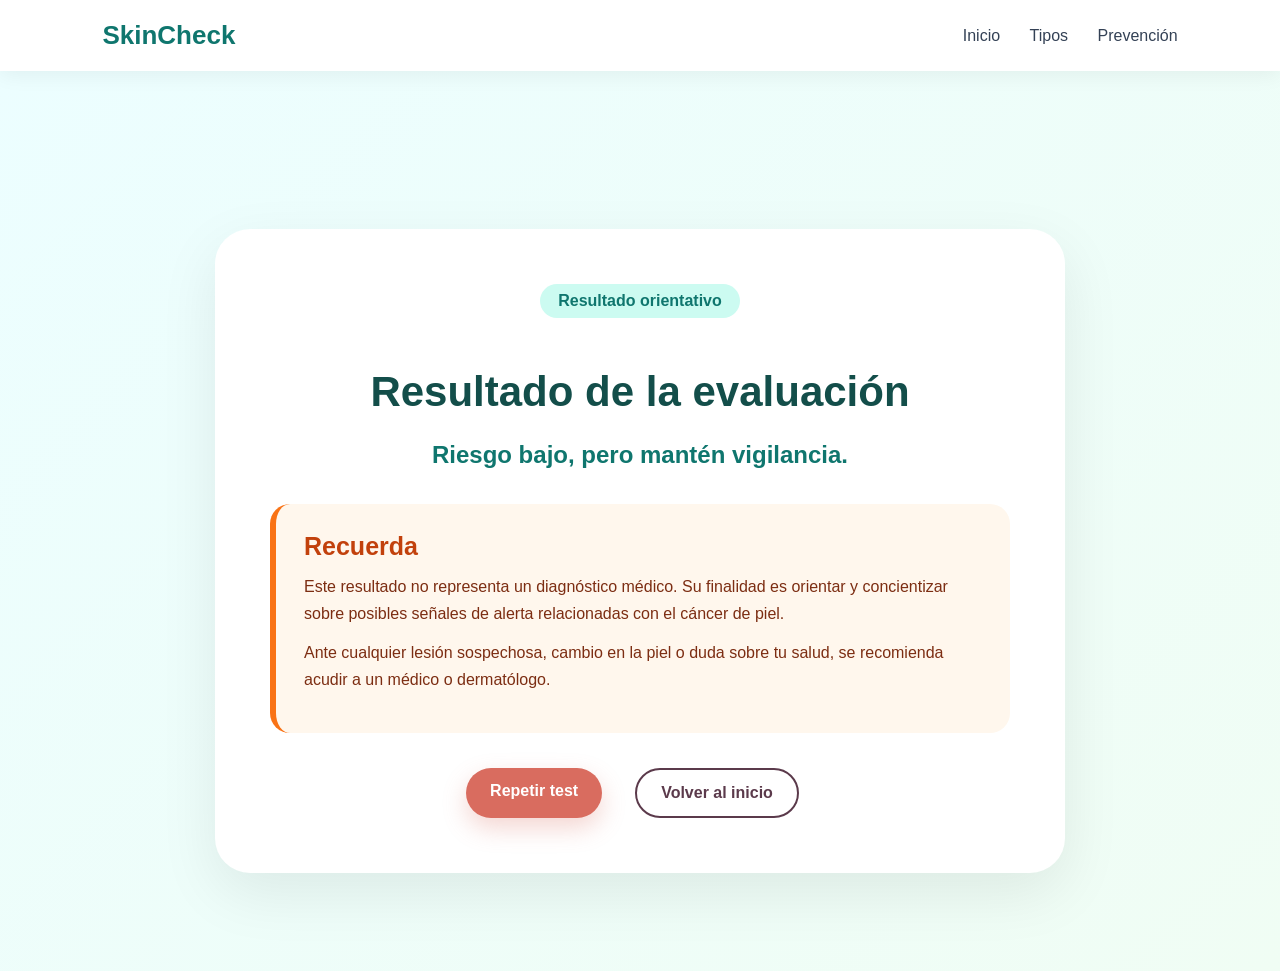
==== resultado.html @ 2739abb2 "Codigo_Proyecto17-09" ====
<!DOCTYPE html>
<html lang="es">
<head>
    <meta charset="UTF-8">
    <title>Resultado | SkinCheck</title>
    <link rel="stylesheet" href="estilos.css">
</head>

<body>

<header class="header">
    <div class="logo">SkinCheck</div>

    <nav>
        <a href="index.html">Inicio</a>
        <a href="index.html#tipos">Tipos</a>
        <a href="index.html#prevencion">Prevención</a>
    </nav>
</header>

<section class="resultado-section">
    <div class="resultado-card">

        <span class="paso">Resultado orientativo</span>

        <h1>Resultado de la evaluación</h1>

        <p id="resultadoTexto" class="resultado-texto"></p>

        <div class="resultado-info">
            <h3>Recuerda</h3>
            <p>
                Este resultado no representa un diagnóstico médico. Su finalidad es
                orientar y concientizar sobre posibles señales de alerta relacionadas
                con el cáncer de piel.
            </p>
            <p>
                Ante cualquier lesión sospechosa, cambio en la piel o duda sobre tu
                salud, se recomienda acudir a un médico o dermatólogo.
            </p>
        </div>

        <div class="resultado-botones">
            <a href="preguntas.html" class="btn-principal">Repetir test</a>
            <a href="index.html" class="btn-secundario">Volver al inicio</a>
        </div>

    </div>
</section>

<script src="script.js"></script>

</body>
</html>
---- estilos.css ----
* {
    margin: 0;
    padding: 0;
    box-sizing: border-box;
}

body {
    font-family: 'Segoe UI', Arial, sans-serif;
    background: #f4fbf9;
    color: #1f2933;
}

.header {
    width: 100%;
    padding: 20px 8%;
    display: flex;
    justify-content: space-between;
    align-items: center;
    background: white;
    box-shadow: 0 4px 20px rgba(0,0,0,0.06);
    position: sticky;
    top: 0;
    z-index: 10;
}

.logo {
    font-size: 26px;
    font-weight: bold;
    color: #0f766e;
}

nav a {
    margin-left: 25px;
    text-decoration: none;
    color: #334155;
    font-weight: 500;
}

.btn-nav {
    background: #0f766e;
    color: white !important;
    padding: 10px 18px;
    border-radius: 30px;
}

.hero {
    min-height: 85vh;
    padding: 80px 8%;
    display: grid;
    grid-template-columns: 1.2fr 0.8fr;
    align-items: center;
    gap: 50px;
    background: linear-gradient(135deg, #ecfeff, #f0fdf4);
}

.etiqueta {
    background: #ccfbf1;
    color: #0f766e;
    padding: 8px 16px;
    border-radius: 30px;
    font-weight: bold;
}

.hero h1 {
    font-size: 58px;
    line-height: 1.1;
    margin: 25px 0;
    color: #134e4a;
}

.hero {
    min-height: 85vh;
    padding: 80px 8%;
    display: grid;
    grid-template-columns: 1.2fr 0.8fr;
    align-items: center;
    gap: 50px;

    background:
        radial-gradient(circle at 85% 20%, rgba(230, 126, 95, 0.18), transparent 30%),
        radial-gradient(circle at 15% 80%, rgba(91, 58, 75, 0.10), transparent 30%),
        #fff8f3;
}

.etiqueta {
    display: inline-block;
    background: #f8d9cc;
    color: #a94f3e;
    padding: 9px 17px;
    border-radius: 30px;
    font-weight: bold;
}

.hero h1 {
    font-size: 58px;
    line-height: 1.1;
    margin: 25px 0;
    color: #3f2935;
}

.hero p {
    font-size: 19px;
    line-height: 1.7;
    color: #5f5a60;
    max-width: 650px;
}

.hero-buttons {
    margin-top: 35px;
}

.btn-principal,
.btn-secundario {
    display: inline-block;
    text-decoration: none;
    padding: 14px 24px;
    border-radius: 35px;
    font-weight: bold;
    margin-right: 15px;
    transition: 0.3s ease;
}

.btn-principal {
    background: #d96c5f;
    color: white;
    box-shadow: 0 10px 25px rgba(217, 108, 95, 0.28);
}

.btn-principal:hover {
    background: #c85c50;
    transform: translateY(-3px);
}

.btn-secundario {
    border: 2px solid #5b3a4b;
    color: #5b3a4b;
    background: transparent;
}

.btn-secundario:hover {
    background: #5b3a4b;
    color: white;
    transform: translateY(-3px);
}

.hero-card {
    background: #fffdfb;
    padding: 35px;
    border-radius: 35px;
    box-shadow: 0 25px 60px rgba(91, 58, 75, 0.14);
    transform: rotate(2deg);
    border: 1px solid #f0ddd4;
}

.hero-card h3 {
    font-size: 28px;
    color: #5b3a4b;
    margin-bottom: 15px;
}

.hero-card p {
    font-size: 17px;
    color: #5f5a60;
}

.mini-stats {
    display: flex;
    gap: 20px;
    margin-top: 30px;
}

.mini-stats div {
    background: #fff0e8;
    padding: 20px;
    border-radius: 20px;
    flex: 1;
    border: 1px solid #f5d8cc;
}

.mini-stats strong {
    display: block;
    font-size: 30px;
    color: #d96c5f;
}

.mini-stats span {
    font-size: 14px;
    color: #5f5a60;
}

.section {
    padding: 80px 8%;
    text-align: center;
}

.section h2 {
    font-size: 38px;
    color: #134e4a;
    margin-bottom: 20px;
}

.section-text {
    max-width: 850px;
    margin: 0 auto 45px;
    font-size: 18px;
    line-height: 1.7;
    color: #475569;
}

.cards {
    display: grid;
    grid-template-columns: repeat(3, 1fr);
    gap: 25px;
}

.card {
    background: white;
    padding: 30px;
    border-radius: 25px;
    box-shadow: 0 12px 30px rgba(0,0,0,0.07);
    transition: 0.3s;
}

.card:hover {
    transform: translateY(-8px);
}

.card h3 {
    color: #0f766e;
    margin-bottom: 15px;
    font-size: 23px;
}

.card p {
    color: #475569;
    line-height: 1.6;
}

.oscuro {
    background: #134e4a;
}

.oscuro h2 {
    color: white;
}

.tipo {
    background: #ecfeff;
}

.lista-prevencion {
    max-width: 800px;
    margin: auto;
    display: grid;
    grid-template-columns: repeat(2, 1fr);
    gap: 18px;
}

.lista-prevencion p {
    background: white;
    padding: 20px;
    border-radius: 18px;
    box-shadow: 0 8px 25px rgba(0,0,0,0.06);
    font-weight: 500;
}

.cta {
    margin: 50px 8%;
    padding: 70px 30px;
    text-align: center;
    background: linear-gradient(135deg, #0f766e, #14b8a6);
    color: white;
    border-radius: 35px;
}

.cta h2 {
    font-size: 40px;
    margin-bottom: 15px;
}

.cta p {
    margin-bottom: 30px;
    font-size: 18px;
}

.cta .btn-principal {
    background: white;
    color: #0f766e;
}

footer {
    text-align: center;
    padding: 25px;
    background: #0f172a;
    color: white;
}

/* Responsive */
@media (max-width: 900px) {
    .hero {
        grid-template-columns: 1fr;
        text-align: center;
    }

    .hero h1 {
        font-size: 42px;
    }

    .cards,
    .lista-prevencion {
        grid-template-columns: 1fr;
    }

    nav {
        display: none;
    }
    
}

.claro {
    color: #d1fae5;
}

.tipos-grid {
    align-items: stretch;
}

.tipo {
    text-align: left;
    position: relative;
    overflow: hidden;
}

.tipo ul {
    margin: 20px 0;
    padding-left: 20px;
}

.tipo li {
    margin-bottom: 10px;
    color: #334155;
    line-height: 1.5;
}

.tag {
    display: inline-block;
    background: #ccfbf1;
    color: #0f766e;
    padding: 7px 14px;
    border-radius: 30px;
    font-size: 13px;
    font-weight: bold;
    margin-bottom: 15px;
}

.tag.peligro {
    background: #fee2e2;
    color: #b91c1c;
}

.alerta {
    background: #f8fafc;
    border-left: 4px solid #0f766e;
    padding: 15px;
    border-radius: 12px;
    font-size: 15px;
}

.destacado {
    border: 2px solid #14b8a6;
}

.advertencia-medica {
    margin-top: 50px;
    background: #fff7ed;
    border-left: 6px solid #f97316;
    padding: 30px;
    border-radius: 20px;
    max-width: 950px;
    margin-left: auto;
    margin-right: auto;
    text-align: left;
    box-shadow: 0 10px 25px rgba(0,0,0,0.06);
}

.advertencia-medica h3 {
    color: #c2410c;
    margin-bottom: 15px;
    font-size: 28px;
}

.advertencia-medica p {
    color: #7c2d12;
    line-height: 1.8;
    margin-bottom: 15px;
    font-size: 16px;
}


/* PREGUNTAS */

.preguntas-section {
    min-height: 100vh;
    display: flex;
    justify-content: center;
    align-items: center;
    padding: 120px 20px 60px;
    background:
    linear-gradient(
        135deg,
        #ecfeff,
        #f0fdf4
    );
}

.pregunta-card {
    background: white;
    width: 100%;
    max-width: 850px;
    padding: 50px;
    border-radius: 35px;
    box-shadow: 0 20px 60px rgba(0,0,0,0.08);
    text-align: center;
}

.paso {
    display: inline-block;
    background: #ccfbf1;
    color: #0f766e;
    padding: 8px 18px;
    border-radius: 30px;
    font-weight: bold;
    margin-bottom: 25px;
}

.pregunta-card h1 {
    font-size: 42px;
    color: #134e4a;
    margin-bottom: 20px;
    line-height: 1.2;
}

.descripcion-pregunta {
    color: #64748b;
    font-size: 18px;
    line-height: 1.7;
    max-width: 650px;
    margin: auto;
}

.imagen-contenedor {
    margin: 40px 0;
}

.imagen-contenedor img {
    width: 100%;
    max-width: 420px;
    border-radius: 25px;
    box-shadow: 0 15px 35px rgba(0,0,0,0.12);
}

.botones-respuesta {
    display: flex;
    justify-content: center;
    gap: 20px;
    margin-top: 20px;
}

.botones-respuesta button {
    border: none;
    padding: 16px 40px;
    border-radius: 40px;
    font-size: 18px;
    font-weight: bold;
    cursor: pointer;
    transition: 0.3s;
}

.btn-si {
    background: #0f766e;
    color: white;
}

.btn-no {
    background: #e2e8f0;
    color: #1e293b;
}

.btn-si:hover {
    transform: translateY(-4px);
    box-shadow: 0 10px 20px rgba(15,118,110,0.3);
}

.btn-no:hover {
    transform: translateY(-4px);
}

.aviso {
    margin-top: 35px;
    background: #fff7ed;
    color: #9a3412;
    padding: 18px;
    border-radius: 18px;
    font-size: 15px;
    line-height: 1.6;
}


/* RESULTADO */


.resultado-section {
    min-height: 100vh;
    padding: 120px 20px 60px;
    display: flex;
    justify-content: center;
    align-items: center;
    background: linear-gradient(135deg, #ecfeff, #f0fdf4);
}

.resultado-card {
    width: 100%;
    max-width: 850px;
    background: white;
    padding: 55px;
    border-radius: 35px;
    text-align: center;
    box-shadow: 0 20px 60px rgba(0,0,0,0.08);
}

.resultado-card h1 {
    font-size: 42px;
    color: #134e4a;
    margin: 25px 0;
}

.resultado-texto {
    font-size: 24px;
    font-weight: bold;
    color: #0f766e;
    margin-bottom: 35px;
}

.resultado-info {
    background: #fff7ed;
    border-left: 6px solid #f97316;
    padding: 28px;
    border-radius: 20px;
    text-align: left;
    margin-bottom: 35px;
}

.resultado-info h3 {
    color: #c2410c;
    font-size: 25px;
    margin-bottom: 12px;
}

.resultado-info p {
    color: #7c2d12;
    line-height: 1.7;
    margin-bottom: 12px;
}

.resultado-botones {
    display: flex;
    justify-content: center;
    gap: 18px;
    flex-wrap: wrap;
}


/* FOOTER */

.footer {
    background: #041b34;
    padding: 70px 20px 40px;
    color: white;
}

.footer-contenido {
    max-width: 1100px;
    margin: auto;
    text-align: center;
}

.footer h3 {
    font-size: 40px;
    margin-bottom: 20px;
    color: #5eead4;
}

.footer-texto {
    color: #cbd5e1;
    max-width: 750px;
    margin: auto;
    line-height: 1.8;
    margin-bottom: 40px;
    font-size: 17px;
}

.footer-aviso {
    background: rgba(255,255,255,0.05);
    border: 1px solid rgba(255,255,255,0.08);
    border-radius: 25px;
    padding: 35px;
    text-align: left;
    max-width: 900px;
    margin: auto;
}

.footer-aviso h4 {
    color: #fb923c;
    font-size: 28px;
    margin-bottom: 20px;
}

.footer-aviso p {
    color: #e2e8f0;
    line-height: 1.9;
    margin-bottom: 15px;
}

.copyright {
    margin-top: 40px;
    color: #94a3b8;
    font-size: 14px;
}




.card-click {
    cursor: pointer;
}

.card-click span {
    display: inline-block;
    margin-top: 18px;
    color: #0f766e;
    font-weight: bold;
}

.popup {
    display: none;
    position: fixed;
    inset: 0;
    background: rgba(15, 23, 42, 0.65);
    justify-content: center;
    align-items: center;
    z-index: 1000;
    padding: 20px;
}

.popup.activo {
    display: flex;
}

.popup-contenido {
    background: white;
    max-width: 700px;
    padding: 45px;
    border-radius: 30px;
    position: relative;
    box-shadow: 0 25px 70px rgba(0,0,0,0.25);
    animation: aparecer 0.3s ease;
}

.popup-contenido h2 {
    color: #0f766e;
    margin-bottom: 20px;
    font-size: 34px;
}

.popup-contenido p {
    color: #475569;
    line-height: 1.8;
    font-size: 17px;
}

.cerrar-popup {
    position: absolute;
    top: 18px;
    right: 22px;
    border: none;
    background: #fee2e2;
    color: #b91c1c;
    font-size: 28px;
    width: 42px;
    height: 42px;
    border-radius: 50%;
    cursor: pointer;
}

@keyframes aparecer {
    from {
        transform: scale(0.9);
        opacity: 0;
    }

    to {
        transform: scale(1);
        opacity: 1;
    }
}


.popup-contenido {
    max-height: 80vh;
    overflow-y: auto;
}

.popup-contenido p {
    text-align: left;
}


.cerrar-popup {
    transition: 0.3s;
}

.cerrar-popup:hover {
    background: #fecaca;
    transform: rotate(90deg);
}
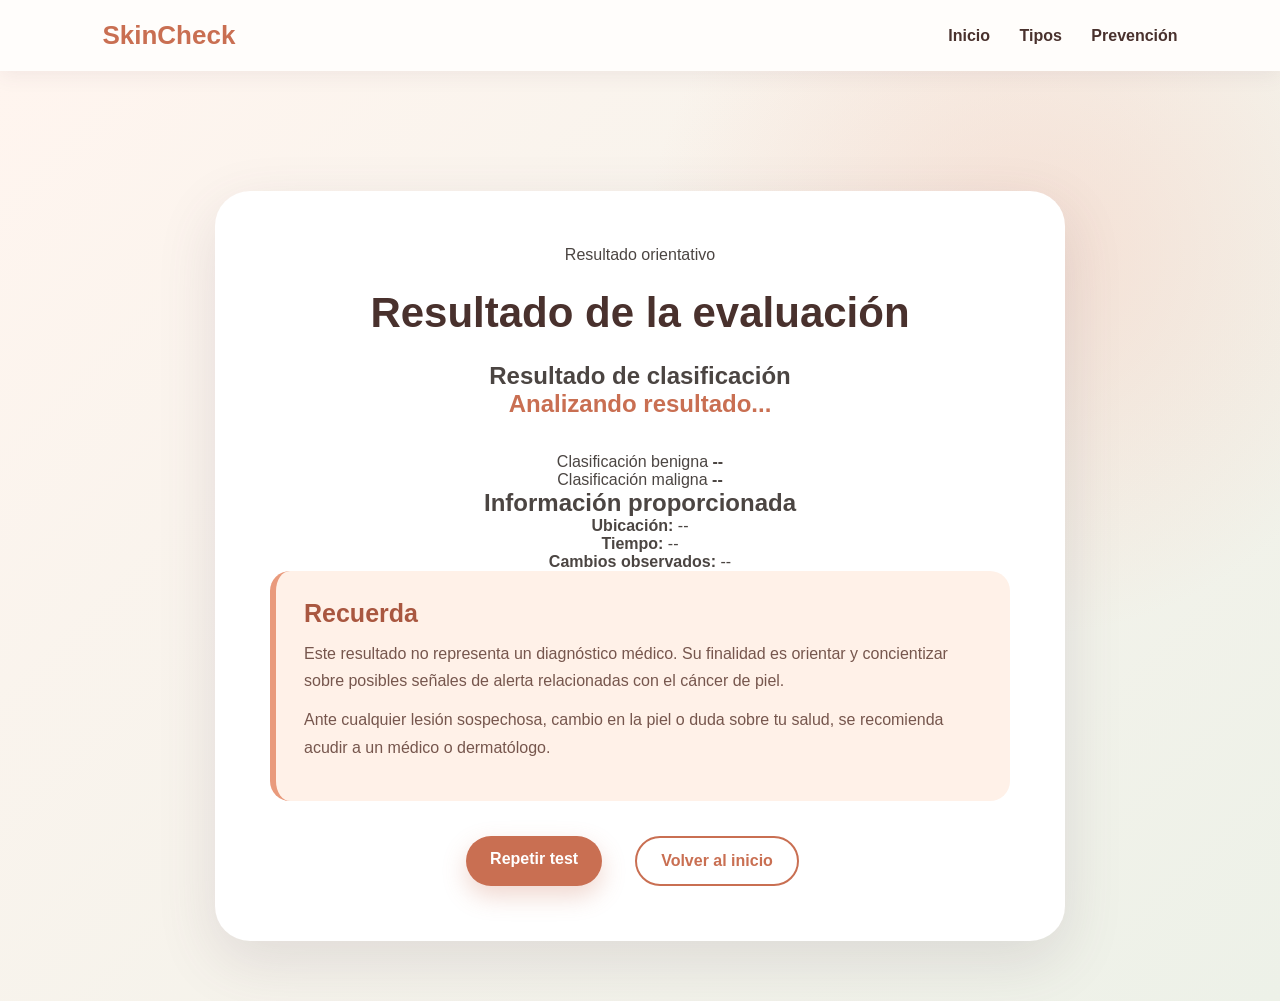
==== commit 0b4d3dc1: "Integrar modelo de IA y actualizar prototipo SkinCheck" ====
--- a/resultado.html
+++ b/resultado.html
@@ -1,5 +1,6 @@
 <!DOCTYPE html>
 <html lang="es">
+
 <head>
     <meta charset="UTF-8">
     <title>Resultado | SkinCheck</title>
@@ -9,6 +10,7 @@
 <body>
 
 <header class="header">
+
     <div class="logo">SkinCheck</div>
 
     <nav>
@@ -16,39 +18,134 @@
         <a href="index.html#tipos">Tipos</a>
         <a href="index.html#prevencion">Prevención</a>
     </nav>
+
 </header>
 
+
 <section class="resultado-section">
+
     <div class="resultado-card">
 
         <span class="paso">Resultado orientativo</span>
 
         <h1>Resultado de la evaluación</h1>
 
-        <p id="resultadoTexto" class="resultado-texto"></p>
+
+        <!-- RESULTADO DEL MODELO -->
+
+        <div class="resultado-modelo">
+
+            <h2>Resultado de clasificación</h2>
+
+            <div class="resultado-principal">
+
+                <p id="resultadoTexto" class="resultado-texto">
+                    Analizando resultado...
+                </p>
+
+            </div>
+
+
+            <div class="porcentajes">
+
+                <div class="porcentaje-item">
+
+                    <span>Clasificación benigna</span>
+
+                    <strong id="porcentajeBenigno">
+                        --
+                    </strong>
+
+                </div>
+
+
+                <div class="porcentaje-item">
+
+                    <span>Clasificación maligna</span>
+
+                    <strong id="porcentajeMaligno">
+                        --
+                    </strong>
+
+                </div>
+
+            </div>
+
+        </div>
+
+
+        <!-- INFORMACIÓN DE LA LESIÓN -->
+
+        <div class="informacion-lesion">
+
+            <h2>Información proporcionada</h2>
+
+            <p>
+                <strong>Ubicación:</strong>
+                <span id="resultadoUbicacion">
+                    --
+                </span>
+            </p>
+
+            <p>
+                <strong>Tiempo:</strong>
+                <span id="resultadoTiempo">
+                    --
+                </span>
+            </p>
+
+            <p>
+                <strong>Cambios observados:</strong>
+                <span id="resultadoCambios">
+                    --
+                </span>
+            </p>
+
+        </div>
+
+
+        <!-- ADVERTENCIA MÉDICA -->
 
         <div class="resultado-info">
+
             <h3>Recuerda</h3>
+
             <p>
-                Este resultado no representa un diagnóstico médico. Su finalidad es
-                orientar y concientizar sobre posibles señales de alerta relacionadas
-                con el cáncer de piel.
+                Este resultado no representa un diagnóstico médico.
+                Su finalidad es orientar y concientizar sobre posibles
+                señales de alerta relacionadas con el cáncer de piel.
             </p>
+
             <p>
-                Ante cualquier lesión sospechosa, cambio en la piel o duda sobre tu
-                salud, se recomienda acudir a un médico o dermatólogo.
+                Ante cualquier lesión sospechosa, cambio en la piel
+                o duda sobre tu salud, se recomienda acudir a un médico
+                o dermatólogo.
             </p>
+
         </div>
 
+
+        <!-- BOTONES -->
+
         <div class="resultado-botones">
-            <a href="preguntas.html" class="btn-principal">Repetir test</a>
-            <a href="index.html" class="btn-secundario">Volver al inicio</a>
+
+            <a href="preguntas.html" class="btn-principal">
+                Repetir test
+            </a>
+
+            <a href="index.html" class="btn-secundario">
+                Volver al inicio
+            </a>
+
         </div>
 
     </div>
+
 </section>
+
 
 <script src="script.js"></script>
 
 </body>
+
 </html>
--- a/estilos.css
+++ b/estilos.css
@@ -1,14 +1,59 @@
+/* =========================================================
+   SKINCHECK - ESTILO GENERAL
+   Paleta cálida, moderna y preventiva
+   ========================================================= */
+
 * {
     margin: 0;
     padding: 0;
     box-sizing: border-box;
 }
 
+:root {
+    --crema: #fff8f3;
+    --crema-claro: #fffdfb;
+
+    --melocoton: #e99a7c;
+    --terracota: #c96f52;
+    --terracota-oscuro: #a95740;
+
+    --coral-suave: #f4c2b1;
+    --rosa-suave: #f8ddd4;
+
+    --salvia: #8fa58c;
+    --salvia-claro: #e4ede1;
+    --verde-oscuro: #526b50;
+
+    --cafe: #49312d;
+    --cafe-suave: #6b514b;
+
+    --ciruela: #5d465c;
+    --ciruela-claro: #eee5ec;
+
+    --texto: #4b4542;
+    --texto-suave: #766c68;
+
+    --blanco: #ffffff;
+
+    --sombra: rgba(93, 70, 92, 0.12);
+    --sombra-fuerte: rgba(93, 70, 92, 0.20);
+}
+
+
+/* =========================================================
+   BODY
+   ========================================================= */
+
 body {
     font-family: 'Segoe UI', Arial, sans-serif;
-    background: #f4fbf9;
-    color: #1f2933;
-}
+    background: var(--crema);
+    color: var(--texto);
+}
+
+
+/* =========================================================
+   HEADER
+   ========================================================= */
 
 .header {
     width: 100%;
@@ -16,8 +61,11 @@
     display: flex;
     justify-content: space-between;
     align-items: center;
-    background: white;
-    box-shadow: 0 4px 20px rgba(0,0,0,0.06);
+
+    background: rgba(255, 253, 251, 0.96);
+
+    box-shadow: 0 4px 20px rgba(93, 70, 92, 0.08);
+
     position: sticky;
     top: 0;
     z-index: 10;
@@ -26,82 +74,88 @@
 .logo {
     font-size: 26px;
     font-weight: bold;
-    color: #0f766e;
+    color: var(--terracota);
 }
 
 nav a {
     margin-left: 25px;
     text-decoration: none;
-    color: #334155;
-    font-weight: 500;
+    color: var(--cafe);
+    font-weight: 600;
+    transition: 0.3s;
+}
+
+nav a:hover {
+    color: var(--terracota);
 }
 
 .btn-nav {
-    background: #0f766e;
+    background: var(--terracota);
     color: white !important;
     padding: 10px 18px;
     border-radius: 30px;
-}
+
+    box-shadow: 0 7px 18px rgba(201, 111, 82, 0.22);
+}
+
+.btn-nav:hover {
+    background: var(--terracota-oscuro);
+}
+
+
+/* =========================================================
+   HERO / INICIO
+   ========================================================= */
 
 .hero {
     min-height: 85vh;
     padding: 80px 8%;
+
     display: grid;
     grid-template-columns: 1.2fr 0.8fr;
+
     align-items: center;
     gap: 50px;
-    background: linear-gradient(135deg, #ecfeff, #f0fdf4);
+
+    background:
+        radial-gradient(
+            circle at 85% 20%,
+            rgba(244, 194, 177, 0.45),
+            transparent 35%
+        ),
+        linear-gradient(
+            135deg,
+            #fff4ed,
+            #f9f1ec,
+            #edf1e9
+        );
 }
 
 .etiqueta {
-    background: #ccfbf1;
-    color: #0f766e;
+    background: var(--coral-suave);
+    color: var(--terracota-oscuro);
+
     padding: 8px 16px;
     border-radius: 30px;
+
     font-weight: bold;
 }
 
 .hero h1 {
     font-size: 58px;
     line-height: 1.1;
+
     margin: 25px 0;
-    color: #134e4a;
-}
-
-.hero {
-    min-height: 85vh;
-    padding: 80px 8%;
-    display: grid;
-    grid-template-columns: 1.2fr 0.8fr;
-    align-items: center;
-    gap: 50px;
-
-    background:
-        radial-gradient(circle at 85% 20%, rgba(230, 126, 95, 0.18), transparent 30%),
-        radial-gradient(circle at 15% 80%, rgba(91, 58, 75, 0.10), transparent 30%),
-        #fff8f3;
-}
-
-.etiqueta {
-    display: inline-block;
-    background: #f8d9cc;
-    color: #a94f3e;
-    padding: 9px 17px;
-    border-radius: 30px;
-    font-weight: bold;
-}
-
-.hero h1 {
-    font-size: 58px;
-    line-height: 1.1;
-    margin: 25px 0;
-    color: #3f2935;
+
+    color: var(--cafe);
 }
 
 .hero p {
     font-size: 19px;
     line-height: 1.7;
-    color: #5f5a60;
+
+    color: var(--cafe-suave);
+
     max-width: 650px;
 }
 
@@ -112,198 +166,1240 @@
 .btn-principal,
 .btn-secundario {
     display: inline-block;
+
     text-decoration: none;
+
     padding: 14px 24px;
+
     border-radius: 35px;
+
     font-weight: bold;
+
     margin-right: 15px;
-    transition: 0.3s ease;
+
+    transition: 0.3s;
 }
 
 .btn-principal {
-    background: #d96c5f;
+    background: var(--terracota);
     color: white;
-    box-shadow: 0 10px 25px rgba(217, 108, 95, 0.28);
+
+    box-shadow:
+        0 10px 25px rgba(201, 111, 82, 0.28);
 }
 
 .btn-principal:hover {
-    background: #c85c50;
+    background: var(--terracota-oscuro);
     transform: translateY(-3px);
 }
 
 .btn-secundario {
-    border: 2px solid #5b3a4b;
-    color: #5b3a4b;
-    background: transparent;
+    border: 2px solid var(--terracota);
+    color: var(--terracota);
+    background: rgba(255,255,255,0.5);
 }
 
 .btn-secundario:hover {
-    background: #5b3a4b;
-    color: white;
+    background: var(--rosa-suave);
     transform: translateY(-3px);
 }
 
+
+/* =========================================================
+   TARJETA DEL HERO
+   ========================================================= */
+
 .hero-card {
-    background: #fffdfb;
+    background: rgba(255, 255, 255, 0.92);
+
     padding: 35px;
-    border-radius: 35px;
-    box-shadow: 0 25px 60px rgba(91, 58, 75, 0.14);
+
+    border-radius: 30px;
+
+    box-shadow:
+        0 25px 60px rgba(93, 70, 92, 0.15);
+
     transform: rotate(2deg);
-    border: 1px solid #f0ddd4;
+
+    border: 1px solid rgba(233, 154, 124, 0.25);
 }
 
 .hero-card h3 {
     font-size: 28px;
-    color: #5b3a4b;
+
+    color: var(--terracota);
+
     margin-bottom: 15px;
 }
 
 .hero-card p {
     font-size: 17px;
-    color: #5f5a60;
 }
 
 .mini-stats {
     display: flex;
     gap: 20px;
+
     margin-top: 30px;
 }
 
 .mini-stats div {
-    background: #fff0e8;
+    background: var(--salvia-claro);
+
     padding: 20px;
+
     border-radius: 20px;
+
     flex: 1;
-    border: 1px solid #f5d8cc;
 }
 
 .mini-stats strong {
     display: block;
+
     font-size: 30px;
-    color: #d96c5f;
+
+    color: var(--verde-oscuro);
 }
 
 .mini-stats span {
     font-size: 14px;
-    color: #5f5a60;
-}
+
+    color: var(--cafe-suave);
+}
+
+
+/* =========================================================
+   SECCIONES GENERALES
+   ========================================================= */
 
 .section {
     padding: 80px 8%;
+
     text-align: center;
+
+    background: var(--crema);
 }
 
 .section h2 {
     font-size: 38px;
-    color: #134e4a;
+
+    color: var(--cafe);
+
     margin-bottom: 20px;
 }
 
 .section-text {
     max-width: 850px;
+
     margin: 0 auto 45px;
+
     font-size: 18px;
+
     line-height: 1.7;
-    color: #475569;
-}
+
+    color: var(--cafe-suave);
+}
+
+
+/* =========================================================
+   TARJETAS
+   ========================================================= */
 
 .cards {
     display: grid;
+
     grid-template-columns: repeat(3, 1fr);
+
     gap: 25px;
 }
 
 .card {
-    background: white;
+    background: var(--blanco);
+
     padding: 30px;
+
     border-radius: 25px;
-    box-shadow: 0 12px 30px rgba(0,0,0,0.07);
+
+    box-shadow:
+        0 12px 30px var(--sombra);
+
+    border: 1px solid rgba(233, 154, 124, 0.12);
+
     transition: 0.3s;
 }
 
 .card:hover {
     transform: translateY(-8px);
+
+    box-shadow:
+        0 18px 35px var(--sombra-fuerte);
 }
 
 .card h3 {
-    color: #0f766e;
+    color: var(--terracota);
+
     margin-bottom: 15px;
+
     font-size: 23px;
 }
 
 .card p {
-    color: #475569;
+    color: var(--cafe-suave);
+
     line-height: 1.6;
 }
 
+
+/* =========================================================
+   SECCIÓN OSCURA
+   ========================================================= */
+
 .oscuro {
-    background: #134e4a;
+    background:
+        linear-gradient(
+            135deg,
+            var(--ciruela),
+            #6f5368
+        );
+
+    color: white;
 }
 
 .oscuro h2 {
-    color: white;
-}
+    color: #fffaf7;
+}
+
+.oscuro .section-text {
+    color: #f5e9e5;
+}
+
+
+/* =========================================================
+   TIPOS DE CÁNCER
+   ========================================================= */
 
 .tipo {
-    background: #ecfeff;
-}
+    background: #fff4ee;
+
+    text-align: left;
+
+    position: relative;
+
+    overflow: hidden;
+
+    border: 1px solid rgba(233, 154, 124, 0.22);
+}
+
+.tipo:nth-child(2) {
+    background: #f2f5ee;
+}
+
+.tipo:nth-child(3) {
+    background: #f4edf3;
+}
+
+.tipo h3 {
+    color: var(--cafe);
+}
+
+.tipo ul {
+    margin: 20px 0;
+
+    padding-left: 20px;
+}
+
+.tipo li {
+    margin-bottom: 10px;
+
+    color: var(--cafe-suave);
+
+    line-height: 1.5;
+}
+
+.tag {
+    display: inline-block;
+
+    background: var(--coral-suave);
+
+    color: var(--terracota-oscuro);
+
+    padding: 7px 14px;
+
+    border-radius: 30px;
+
+    font-size: 13px;
+
+    font-weight: bold;
+
+    margin-bottom: 15px;
+}
+
+.tag.peligro {
+    background: #ead6df;
+
+    color: var(--ciruela);
+}
+
+.alerta {
+    background: rgba(255,255,255,0.7);
+
+    border-left: 4px solid var(--terracota);
+
+    padding: 15px;
+
+    border-radius: 12px;
+
+    font-size: 15px;
+}
+
+.destacado {
+    border: 2px solid var(--melocoton);
+}
+
+
+/* =========================================================
+   PREVENCIÓN
+   ========================================================= */
 
 .lista-prevencion {
     max-width: 800px;
+
     margin: auto;
+
     display: grid;
+
     grid-template-columns: repeat(2, 1fr);
+
     gap: 18px;
 }
 
 .lista-prevencion p {
     background: white;
+
     padding: 20px;
+
     border-radius: 18px;
-    box-shadow: 0 8px 25px rgba(0,0,0,0.06);
+
+    box-shadow:
+        0 8px 25px rgba(93,70,92,0.08);
+
+    border-left: 4px solid var(--salvia);
+
     font-weight: 500;
-}
+
+    color: var(--cafe);
+}
+
+
+/* =========================================================
+   ADVERTENCIA MÉDICA
+   ========================================================= */
+
+.advertencia-medica {
+    margin-top: 50px;
+
+    background: #fff1e8;
+
+    border-left: 6px solid var(--melocoton);
+
+    padding: 30px;
+
+    border-radius: 20px;
+
+    max-width: 950px;
+
+    margin-left: auto;
+    margin-right: auto;
+
+    text-align: left;
+
+    box-shadow:
+        0 10px 25px rgba(93,70,92,0.07);
+}
+
+.advertencia-medica h3 {
+    color: var(--terracota-oscuro);
+
+    margin-bottom: 15px;
+
+    font-size: 28px;
+}
+
+.advertencia-medica p {
+    color: #76564d;
+
+    line-height: 1.8;
+
+    margin-bottom: 15px;
+
+    font-size: 16px;
+}
+
+
+/* =========================================================
+   CTA
+   ========================================================= */
 
 .cta {
     margin: 50px 8%;
+
     padding: 70px 30px;
+
     text-align: center;
-    background: linear-gradient(135deg, #0f766e, #14b8a6);
+
+    background:
+        linear-gradient(
+            135deg,
+            var(--terracota),
+            var(--melocoton)
+        );
+
     color: white;
+
     border-radius: 35px;
+
+    box-shadow:
+        0 20px 45px rgba(201,111,82,0.18);
 }
 
 .cta h2 {
     font-size: 40px;
+
     margin-bottom: 15px;
 }
 
 .cta p {
     margin-bottom: 30px;
+
     font-size: 18px;
 }
 
 .cta .btn-principal {
     background: white;
-    color: #0f766e;
-}
-
-footer {
+
+    color: var(--terracota);
+}
+
+
+/* =========================================================
+   ANÁLISIS DE LESIÓN
+   ========================================================= */
+
+.analisis-section {
+    min-height: 100vh;
+
+    padding: 80px 8%;
+
+    background:
+        radial-gradient(
+            circle at 85% 10%,
+            rgba(244, 194, 177, 0.45),
+            transparent 30%
+        ),
+        linear-gradient(
+            135deg,
+            #fff5ef,
+            #f8f1ed,
+            #edf1e8
+        );
+}
+
+
+/* =========================================================
+   ENCABEZADO DEL ANÁLISIS
+   ========================================================= */
+
+.analisis-header {
+    max-width: 900px;
+
+    margin: 0 auto 45px;
+
     text-align: center;
-    padding: 25px;
-    background: #0f172a;
+}
+
+.analisis-header .paso {
+    margin-bottom: 20px;
+}
+
+.analisis-header h1 {
+    font-size: 46px;
+
+    color: var(--cafe);
+
+    margin-bottom: 18px;
+
+    line-height: 1.15;
+}
+
+.analisis-header p {
+    max-width: 720px;
+
+    margin: auto;
+
+    color: var(--cafe-suave);
+
+    font-size: 18px;
+
+    line-height: 1.7;
+}
+
+
+/* =========================================================
+   CONTENEDOR PRINCIPAL
+   ========================================================= */
+
+.analisis-contenedor {
+    max-width: 1000px;
+
+    margin: auto;
+
+    display: flex;
+
+    flex-direction: column;
+
+    gap: 25px;
+}
+
+
+/* =========================================================
+   TARJETAS DEL ANÁLISIS
+   ========================================================= */
+
+.analisis-card {
+    background: rgba(255, 255, 255, 0.94);
+
+    padding: 35px;
+
+    border-radius: 28px;
+
+    border: 1px solid rgba(233, 154, 124, 0.16);
+
+    box-shadow:
+        0 15px 40px rgba(93, 70, 92, 0.10);
+
+    position: relative;
+}
+
+
+/* =========================================================
+   NÚMERO DEL PASO
+   ========================================================= */
+
+.numero-paso {
+    width: 48px;
+
+    height: 48px;
+
+    display: flex;
+
+    align-items: center;
+
+    justify-content: center;
+
+    border-radius: 15px;
+
+    background: var(--coral-suave);
+
+    color: var(--terracota-oscuro);
+
+    font-size: 17px;
+
+    font-weight: bold;
+
+    margin-bottom: 18px;
+}
+
+
+/* =========================================================
+   TÍTULO DEL PASO
+   ========================================================= */
+
+.titulo-paso h2 {
+    color: var(--cafe);
+
+    font-size: 28px;
+
+    margin-bottom: 8px;
+}
+
+.titulo-paso p {
+    color: var(--cafe-suave);
+
+    line-height: 1.6;
+
+    margin-bottom: 28px;
+}
+
+
+/* =========================================================
+   ZONA PARA SUBIR IMAGEN
+   ========================================================= */
+
+.zona-carga {
+    border: 2px dashed var(--coral-suave);
+
+    border-radius: 22px;
+
+    padding: 45px 25px;
+
+    text-align: center;
+
+    background:
+        linear-gradient(
+            135deg,
+            rgba(255, 248, 243, 0.8),
+            rgba(244, 237, 243, 0.45)
+        );
+
+    transition: 0.3s;
+}
+
+.zona-carga:hover {
+    border-color: var(--melocoton);
+
+    background: #fff8f3;
+}
+
+.icono-carga {
+    width: 65px;
+
+    height: 65px;
+
+    display: flex;
+
+    align-items: center;
+
+    justify-content: center;
+
+    margin: 0 auto 20px;
+
+    border-radius: 50%;
+
+    background: var(--salvia-claro);
+
+    color: var(--verde-oscuro);
+
+    font-size: 34px;
+
+    font-weight: bold;
+}
+
+.zona-carga h3 {
+    color: var(--cafe);
+
+    font-size: 22px;
+
+    margin-bottom: 10px;
+}
+
+.zona-carga p {
+    color: var(--texto-suave);
+
+    line-height: 1.6;
+
+    margin-bottom: 8px;
+}
+
+.formatos {
+    display: block;
+
+    color: var(--texto-suave);
+
+    font-size: 14px;
+
+    margin-bottom: 25px;
+}
+
+
+/* =========================================================
+   VISTA PREVIA DE LA IMAGEN
+   ========================================================= */
+
+.vista-previa {
+    display: flex;
+
+    align-items: center;
+
+    gap: 30px;
+
+    padding: 20px;
+
+    border-radius: 22px;
+
+    background: var(--crema);
+
+    border: 1px solid rgba(233,154,124,0.18);
+}
+
+.vista-previa img {
+    width: 240px;
+
+    height: 200px;
+
+    object-fit: cover;
+
+    border-radius: 18px;
+
+    box-shadow:
+        0 10px 25px rgba(93,70,92,0.12);
+}
+
+.informacion-imagen {
+    flex: 1;
+
+    text-align: left;
+}
+
+.informacion-imagen h3 {
+    color: var(--cafe);
+
+    font-size: 22px;
+
+    margin-bottom: 8px;
+}
+
+.informacion-imagen p {
+    color: var(--texto-suave);
+
+    margin-bottom: 20px;
+
+    word-break: break-word;
+}
+
+
+/* =========================================================
+   CAMPOS DEL ANÁLISIS
+   ========================================================= */
+
+.campo-analisis {
+    margin-bottom: 28px;
+}
+
+.campo-analisis:last-child {
+    margin-bottom: 0;
+}
+
+.campo-analisis > label {
+    display: block;
+
+    color: var(--cafe);
+
+    font-weight: 700;
+
+    font-size: 17px;
+
+    margin-bottom: 12px;
+}
+
+.campo-analisis select {
+    width: 100%;
+
+    padding: 15px 18px;
+
+    border: 1px solid #e5d4ce;
+
+    border-radius: 15px;
+
+    background: #fffdfb;
+
+    color: var(--cafe);
+
+    font-size: 16px;
+
+    outline: none;
+
+    cursor: pointer;
+
+    transition: 0.3s;
+}
+
+.campo-analisis select:focus {
+    border-color: var(--melocoton);
+
+    box-shadow:
+        0 0 0 3px rgba(233,154,124,0.15);
+}
+
+
+/* =========================================================
+   OPCIONES DE CAMBIOS
+   ========================================================= */
+
+.opciones-checkbox {
+    display: grid;
+
+    grid-template-columns: repeat(2, 1fr);
+
+    gap: 12px;
+}
+
+.opcion-checkbox {
+    display: flex;
+
+    align-items: center;
+
+    gap: 12px;
+
+    padding: 15px;
+
+    border-radius: 15px;
+
+    background: #fff8f3;
+
+    border: 1px solid rgba(233,154,124,0.15);
+
+    cursor: pointer;
+
+    transition: 0.3s;
+}
+
+.opcion-checkbox:hover {
+    background: var(--rosa-suave);
+
+    border-color: var(--coral-suave);
+}
+
+.opcion-checkbox input {
+    width: 18px;
+
+    height: 18px;
+
+    accent-color: var(--terracota);
+
+    cursor: pointer;
+}
+
+.opcion-checkbox span {
+    color: var(--cafe-suave);
+
+    font-size: 15px;
+}
+
+
+/* =========================================================
+   BOTÓN DE ANALIZAR
+   ========================================================= */
+
+.analisis-final {
+    text-align: center;
+
+    background:
+        linear-gradient(
+            135deg,
+            #fff8f3,
+            #f3eee9
+        );
+}
+
+.btn-analizar {
+    border: none;
+
+    padding: 16px 42px;
+
+    border-radius: 40px;
+
+    background: var(--terracota);
+
     color: white;
-}
-
-/* Responsive */
+
+    font-size: 17px;
+
+    font-weight: bold;
+
+    cursor: pointer;
+
+    box-shadow:
+        0 10px 25px rgba(201,111,82,0.25);
+
+    transition: 0.3s;
+}
+
+.btn-analizar:hover {
+    background: var(--terracota-oscuro);
+
+    transform: translateY(-3px);
+
+    box-shadow:
+        0 14px 30px rgba(201,111,82,0.30);
+}
+
+.aviso-analisis {
+    max-width: 750px;
+
+    margin: 25px auto 0;
+
+    padding: 18px;
+
+    border-radius: 16px;
+
+    background: #fff1e8;
+
+    color: #76564d;
+
+    font-size: 14px;
+
+    line-height: 1.7;
+
+    text-align: left;
+}
+
+/* =========================================================
+   RESULTADO
+   ========================================================= */
+
+.resultado-section {
+    min-height: 100vh;
+
+    padding: 120px 20px 60px;
+
+    display: flex;
+
+    justify-content: center;
+
+    align-items: center;
+
+    background:
+        radial-gradient(
+            circle at 80% 20%,
+            rgba(244,194,177,0.4),
+            transparent 30%
+        ),
+        linear-gradient(
+            135deg,
+            #fff5ef,
+            #edf1e8
+        );
+}
+
+.resultado-card {
+    width: 100%;
+
+    max-width: 850px;
+
+    background: white;
+
+    padding: 55px;
+
+    border-radius: 35px;
+
+    text-align: center;
+
+    box-shadow:
+        0 20px 60px rgba(93,70,92,0.14);
+}
+
+.resultado-card h1 {
+    font-size: 42px;
+
+    color: var(--cafe);
+
+    margin: 25px 0;
+}
+
+.resultado-texto {
+    font-size: 24px;
+
+    font-weight: bold;
+
+    color: var(--terracota);
+
+    margin-bottom: 35px;
+}
+
+.resultado-info {
+    background: #fff1e8;
+
+    border-left: 6px solid var(--melocoton);
+
+    padding: 28px;
+
+    border-radius: 20px;
+
+    text-align: left;
+
+    margin-bottom: 35px;
+}
+
+.resultado-info h3 {
+    color: var(--terracota-oscuro);
+
+    font-size: 25px;
+
+    margin-bottom: 12px;
+}
+
+.resultado-info p {
+    color: #76564d;
+
+    line-height: 1.7;
+
+    margin-bottom: 12px;
+}
+
+.resultado-botones {
+    display: flex;
+
+    justify-content: center;
+
+    gap: 18px;
+
+    flex-wrap: wrap;
+}
+
+
+/* =========================================================
+   POPUPS
+   ========================================================= */
+
+.card-click {
+    cursor: pointer;
+}
+
+.card-click span {
+    display: inline-block;
+
+    margin-top: 18px;
+
+    color: var(--terracota);
+
+    font-weight: bold;
+}
+
+.popup {
+    display: none;
+
+    position: fixed;
+
+    inset: 0;
+
+    background: rgba(73,49,45,0.68);
+
+    justify-content: center;
+
+    align-items: center;
+
+    z-index: 1000;
+
+    padding: 20px;
+}
+
+.popup.activo {
+    display: flex;
+}
+
+.popup-contenido {
+    background: var(--crema-claro);
+
+    max-width: 700px;
+
+    padding: 45px;
+
+    border-radius: 30px;
+
+    position: relative;
+
+    box-shadow:
+        0 25px 70px rgba(73,49,45,0.28);
+
+    animation: aparecer 0.3s ease;
+
+    max-height: 80vh;
+
+    overflow-y: auto;
+
+    border: 1px solid rgba(233,154,124,0.25);
+}
+
+.popup-contenido h2 {
+    color: var(--terracota);
+
+    margin-bottom: 20px;
+
+    font-size: 34px;
+}
+
+.popup-contenido p {
+    color: var(--cafe-suave);
+
+    line-height: 1.8;
+
+    font-size: 17px;
+
+    text-align: left;
+}
+
+.cerrar-popup {
+    position: absolute;
+
+    top: 18px;
+
+    right: 22px;
+
+    border: none;
+
+    background: var(--rosa-suave);
+
+    color: var(--terracota-oscuro);
+
+    font-size: 28px;
+
+    width: 42px;
+
+    height: 42px;
+
+    border-radius: 50%;
+
+    cursor: pointer;
+
+    transition: 0.3s;
+
+    z-index: 2;
+}
+
+.cerrar-popup:hover {
+    background: var(--coral-suave);
+
+    transform: rotate(90deg);
+}
+
+@keyframes aparecer {
+    from {
+        transform: scale(0.9);
+
+        opacity: 0;
+    }
+
+    to {
+        transform: scale(1);
+
+        opacity: 1;
+    }
+}
+
+
+/* =========================================================
+   FOOTER
+   ========================================================= */
+
+.footer {
+    background:
+        linear-gradient(
+            135deg,
+            #49312d,
+            #5d465c
+        );
+
+    padding: 70px 20px 40px;
+
+    color: white;
+}
+
+.footer-contenido {
+    max-width: 1100px;
+
+    margin: auto;
+
+    text-align: center;
+}
+
+.footer h3 {
+    font-size: 40px;
+
+    margin-bottom: 20px;
+
+    color: #f4c2b1;
+}
+
+.footer-texto {
+    color: #f0e3df;
+
+    max-width: 750px;
+
+    margin: auto;
+
+    line-height: 1.8;
+
+    margin-bottom: 40px;
+
+    font-size: 17px;
+}
+
+.footer-aviso {
+    background: rgba(255,255,255,0.07);
+
+    border: 1px solid rgba(255,255,255,0.12);
+
+    border-radius: 25px;
+
+    padding: 35px;
+
+    text-align: left;
+
+    max-width: 900px;
+
+    margin: auto;
+}
+
+.footer-aviso h4 {
+    color: #f4c2b1;
+
+    font-size: 28px;
+
+    margin-bottom: 20px;
+}
+
+.footer-aviso p {
+    color: #eadbd7;
+
+    line-height: 1.9;
+
+    margin-bottom: 15px;
+}
+
+.copyright {
+    margin-top: 40px;
+
+    color: #cbb9b4;
+
+    font-size: 14px;
+}
+
+
+/* =========================================================
+   ELEMENTOS ADICIONALES
+   ========================================================= */
+
+.claro {
+    color: #f8ddd4;
+}
+
+.tipos-grid {
+    align-items: stretch;
+}
+
+
+/* =========================================================
+   RESPONSIVE
+   ========================================================= */
+
 @media (max-width: 900px) {
+
     .hero {
         grid-template-columns: 1fr;
+
         text-align: center;
     }
 
     .hero h1 {
         font-size: 42px;
+    }
+
+    .hero p {
+        margin: auto;
+    }
+
+    .hero-card {
+        transform: none;
     }
 
     .cards,
@@ -314,412 +1410,50 @@
     nav {
         display: none;
     }
-    
-}
-
-.claro {
-    color: #d1fae5;
-}
-
-.tipos-grid {
-    align-items: stretch;
-}
-
-.tipo {
-    text-align: left;
-    position: relative;
-    overflow: hidden;
-}
-
-.tipo ul {
-    margin: 20px 0;
-    padding-left: 20px;
-}
-
-.tipo li {
-    margin-bottom: 10px;
-    color: #334155;
-    line-height: 1.5;
-}
-
-.tag {
-    display: inline-block;
-    background: #ccfbf1;
-    color: #0f766e;
-    padding: 7px 14px;
-    border-radius: 30px;
-    font-size: 13px;
-    font-weight: bold;
-    margin-bottom: 15px;
-}
-
-.tag.peligro {
-    background: #fee2e2;
-    color: #b91c1c;
-}
-
-.alerta {
-    background: #f8fafc;
-    border-left: 4px solid #0f766e;
-    padding: 15px;
-    border-radius: 12px;
-    font-size: 15px;
-}
-
-.destacado {
-    border: 2px solid #14b8a6;
-}
-
-.advertencia-medica {
-    margin-top: 50px;
-    background: #fff7ed;
-    border-left: 6px solid #f97316;
-    padding: 30px;
-    border-radius: 20px;
-    max-width: 950px;
-    margin-left: auto;
-    margin-right: auto;
-    text-align: left;
-    box-shadow: 0 10px 25px rgba(0,0,0,0.06);
-}
-
-.advertencia-medica h3 {
-    color: #c2410c;
-    margin-bottom: 15px;
-    font-size: 28px;
-}
-
-.advertencia-medica p {
-    color: #7c2d12;
-    line-height: 1.8;
-    margin-bottom: 15px;
-    font-size: 16px;
-}
-
-
-/* PREGUNTAS */
-
-.preguntas-section {
-    min-height: 100vh;
-    display: flex;
-    justify-content: center;
-    align-items: center;
-    padding: 120px 20px 60px;
-    background:
-    linear-gradient(
-        135deg,
-        #ecfeff,
-        #f0fdf4
-    );
-}
-
-.pregunta-card {
-    background: white;
-    width: 100%;
-    max-width: 850px;
-    padding: 50px;
-    border-radius: 35px;
-    box-shadow: 0 20px 60px rgba(0,0,0,0.08);
-    text-align: center;
-}
-
-.paso {
-    display: inline-block;
-    background: #ccfbf1;
-    color: #0f766e;
-    padding: 8px 18px;
-    border-radius: 30px;
-    font-weight: bold;
-    margin-bottom: 25px;
-}
-
-.pregunta-card h1 {
-    font-size: 42px;
-    color: #134e4a;
-    margin-bottom: 20px;
-    line-height: 1.2;
-}
-
-.descripcion-pregunta {
-    color: #64748b;
-    font-size: 18px;
-    line-height: 1.7;
-    max-width: 650px;
-    margin: auto;
-}
-
-.imagen-contenedor {
-    margin: 40px 0;
-}
-
-.imagen-contenedor img {
-    width: 100%;
-    max-width: 420px;
-    border-radius: 25px;
-    box-shadow: 0 15px 35px rgba(0,0,0,0.12);
-}
-
-.botones-respuesta {
-    display: flex;
-    justify-content: center;
-    gap: 20px;
-    margin-top: 20px;
-}
-
-.botones-respuesta button {
-    border: none;
-    padding: 16px 40px;
-    border-radius: 40px;
-    font-size: 18px;
-    font-weight: bold;
-    cursor: pointer;
-    transition: 0.3s;
-}
-
-.btn-si {
-    background: #0f766e;
-    color: white;
-}
-
-.btn-no {
-    background: #e2e8f0;
-    color: #1e293b;
-}
-
-.btn-si:hover {
-    transform: translateY(-4px);
-    box-shadow: 0 10px 20px rgba(15,118,110,0.3);
-}
-
-.btn-no:hover {
-    transform: translateY(-4px);
-}
-
-.aviso {
-    margin-top: 35px;
-    background: #fff7ed;
-    color: #9a3412;
-    padding: 18px;
-    border-radius: 18px;
-    font-size: 15px;
-    line-height: 1.6;
-}
-
-
-/* RESULTADO */
-
-
-.resultado-section {
-    min-height: 100vh;
-    padding: 120px 20px 60px;
-    display: flex;
-    justify-content: center;
-    align-items: center;
-    background: linear-gradient(135deg, #ecfeff, #f0fdf4);
-}
-
-.resultado-card {
-    width: 100%;
-    max-width: 850px;
-    background: white;
-    padding: 55px;
-    border-radius: 35px;
-    text-align: center;
-    box-shadow: 0 20px 60px rgba(0,0,0,0.08);
-}
-
-.resultado-card h1 {
-    font-size: 42px;
-    color: #134e4a;
-    margin: 25px 0;
-}
-
-.resultado-texto {
-    font-size: 24px;
-    font-weight: bold;
-    color: #0f766e;
-    margin-bottom: 35px;
-}
-
-.resultado-info {
-    background: #fff7ed;
-    border-left: 6px solid #f97316;
-    padding: 28px;
-    border-radius: 20px;
-    text-align: left;
-    margin-bottom: 35px;
-}
-
-.resultado-info h3 {
-    color: #c2410c;
-    font-size: 25px;
-    margin-bottom: 12px;
-}
-
-.resultado-info p {
-    color: #7c2d12;
-    line-height: 1.7;
-    margin-bottom: 12px;
-}
-
-.resultado-botones {
-    display: flex;
-    justify-content: center;
-    gap: 18px;
-    flex-wrap: wrap;
-}
-
-
-/* FOOTER */
-
-.footer {
-    background: #041b34;
-    padding: 70px 20px 40px;
-    color: white;
-}
-
-.footer-contenido {
-    max-width: 1100px;
-    margin: auto;
-    text-align: center;
-}
-
-.footer h3 {
-    font-size: 40px;
-    margin-bottom: 20px;
-    color: #5eead4;
-}
-
-.footer-texto {
-    color: #cbd5e1;
-    max-width: 750px;
-    margin: auto;
-    line-height: 1.8;
-    margin-bottom: 40px;
-    font-size: 17px;
-}
-
-.footer-aviso {
-    background: rgba(255,255,255,0.05);
-    border: 1px solid rgba(255,255,255,0.08);
-    border-radius: 25px;
-    padding: 35px;
-    text-align: left;
-    max-width: 900px;
-    margin: auto;
-}
-
-.footer-aviso h4 {
-    color: #fb923c;
-    font-size: 28px;
-    margin-bottom: 20px;
-}
-
-.footer-aviso p {
-    color: #e2e8f0;
-    line-height: 1.9;
-    margin-bottom: 15px;
-}
-
-.copyright {
-    margin-top: 40px;
-    color: #94a3b8;
-    font-size: 14px;
-}
-
-
-
-
-.card-click {
-    cursor: pointer;
-}
-
-.card-click span {
-    display: inline-block;
-    margin-top: 18px;
-    color: #0f766e;
-    font-weight: bold;
-}
-
-.popup {
-    display: none;
-    position: fixed;
-    inset: 0;
-    background: rgba(15, 23, 42, 0.65);
-    justify-content: center;
-    align-items: center;
-    z-index: 1000;
-    padding: 20px;
-}
-
-.popup.activo {
-    display: flex;
-}
-
-.popup-contenido {
-    background: white;
-    max-width: 700px;
-    padding: 45px;
-    border-radius: 30px;
-    position: relative;
-    box-shadow: 0 25px 70px rgba(0,0,0,0.25);
-    animation: aparecer 0.3s ease;
-}
-
-.popup-contenido h2 {
-    color: #0f766e;
-    margin-bottom: 20px;
-    font-size: 34px;
-}
-
-.popup-contenido p {
-    color: #475569;
-    line-height: 1.8;
-    font-size: 17px;
-}
-
-.cerrar-popup {
-    position: absolute;
-    top: 18px;
-    right: 22px;
-    border: none;
-    background: #fee2e2;
-    color: #b91c1c;
-    font-size: 28px;
-    width: 42px;
-    height: 42px;
-    border-radius: 50%;
-    cursor: pointer;
-}
-
-@keyframes aparecer {
-    from {
-        transform: scale(0.9);
-        opacity: 0;
-    }
-
-    to {
-        transform: scale(1);
-        opacity: 1;
-    }
-}
-
-
-.popup-contenido {
-    max-height: 80vh;
-    overflow-y: auto;
-}
-
-.popup-contenido p {
-    text-align: left;
-}
-
-
-.cerrar-popup {
-    transition: 0.3s;
-}
-
-.cerrar-popup:hover {
-    background: #fecaca;
-    transform: rotate(90deg);
+
+    .mini-stats {
+        flex-direction: column;
+    }
+
+    .pregunta-card,
+    .resultado-card {
+        padding: 30px 20px;
+    }
+
+        .analisis-section {
+        padding: 60px 20px 40px;
+    }
+
+    .analisis-header h1 {
+        font-size: 36px;
+    }
+
+    .analisis-card {
+        padding: 25px 20px;
+    }
+
+    .vista-previa {
+        flex-direction: column;
+
+        align-items: stretch;
+    }
+
+    .vista-previa img {
+        width: 100%;
+
+        height: 280px;
+    }
+
+    .informacion-imagen {
+        text-align: center;
+    }
+
+    .opciones-checkbox {
+        grid-template-columns: 1fr;
+    }
+
+    .pregunta-card h1,
+    .resultado-card h1 {
+        font-size: 34px;
+    }
 }
